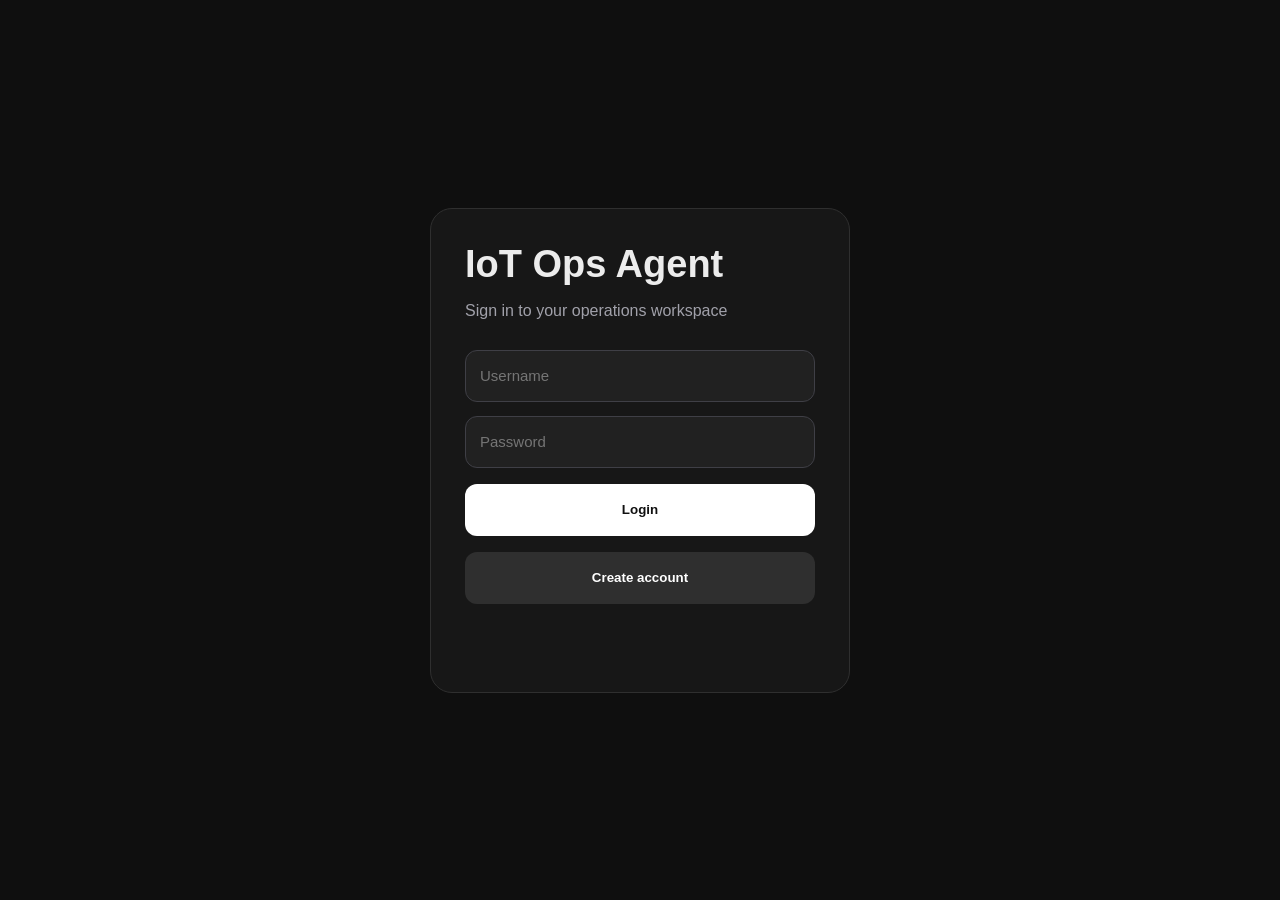
==== templates/login.html @ 21427fe4 "Add auth/login with user isolation" ====
<!DOCTYPE html>
<html lang="en">
<head>
    <meta charset="UTF-8">
    <title>Login | IoT Ops Agent</title>
    <link rel="stylesheet" href="/static/auth.css">
</head>

<body>
<div class="auth-container">
    <div class="auth-card">
        <h1>IoT Ops Agent</h1>
        <p>Sign in to your operations workspace</p>

        <input id="username" type="text" placeholder="Username">
        <input id="password" type="password" placeholder="Password">

        <button onclick="login()">Login</button>
        <button class="secondary" onclick="register()">Create account</button>

        <p id="authMessage"></p>
    </div>
</div>

<script src="/static/auth.js"></script>
</body>
</html>
---- static/auth.css ----
* {
    box-sizing: border-box;
}

body {
    margin: 0;
    font-family: Arial, Helvetica, sans-serif;
    background: #0f0f0f;
    color: #ececec;
}

.auth-container {
    height: 100vh;
    display: flex;
    align-items: center;
    justify-content: center;
}

.auth-card {
    width: 420px;
    background: #171717;
    border: 1px solid #2f2f2f;
    border-radius: 22px;
    padding: 34px;
}

.auth-card h1 {
    margin: 0;
    font-size: 38px;
}

.auth-card p {
    color: #a1a1aa;
}

.auth-card input {
    width: 100%;
    height: 52px;
    margin-top: 14px;
    padding: 0 14px;
    border-radius: 12px;
    border: 1px solid #3f3f46;
    background: #212121;
    color: #ececec;
    font-size: 15px;
}

.auth-card button {
    width: 100%;
    height: 52px;
    margin-top: 16px;
    border: none;
    border-radius: 12px;
    background: #ffffff;
    color: #111111;
    font-weight: bold;
    cursor: pointer;
}

.auth-card button.secondary {
    background: #2f2f2f;
    color: #ffffff;
}

#authMessage {
    min-height: 22px;
}
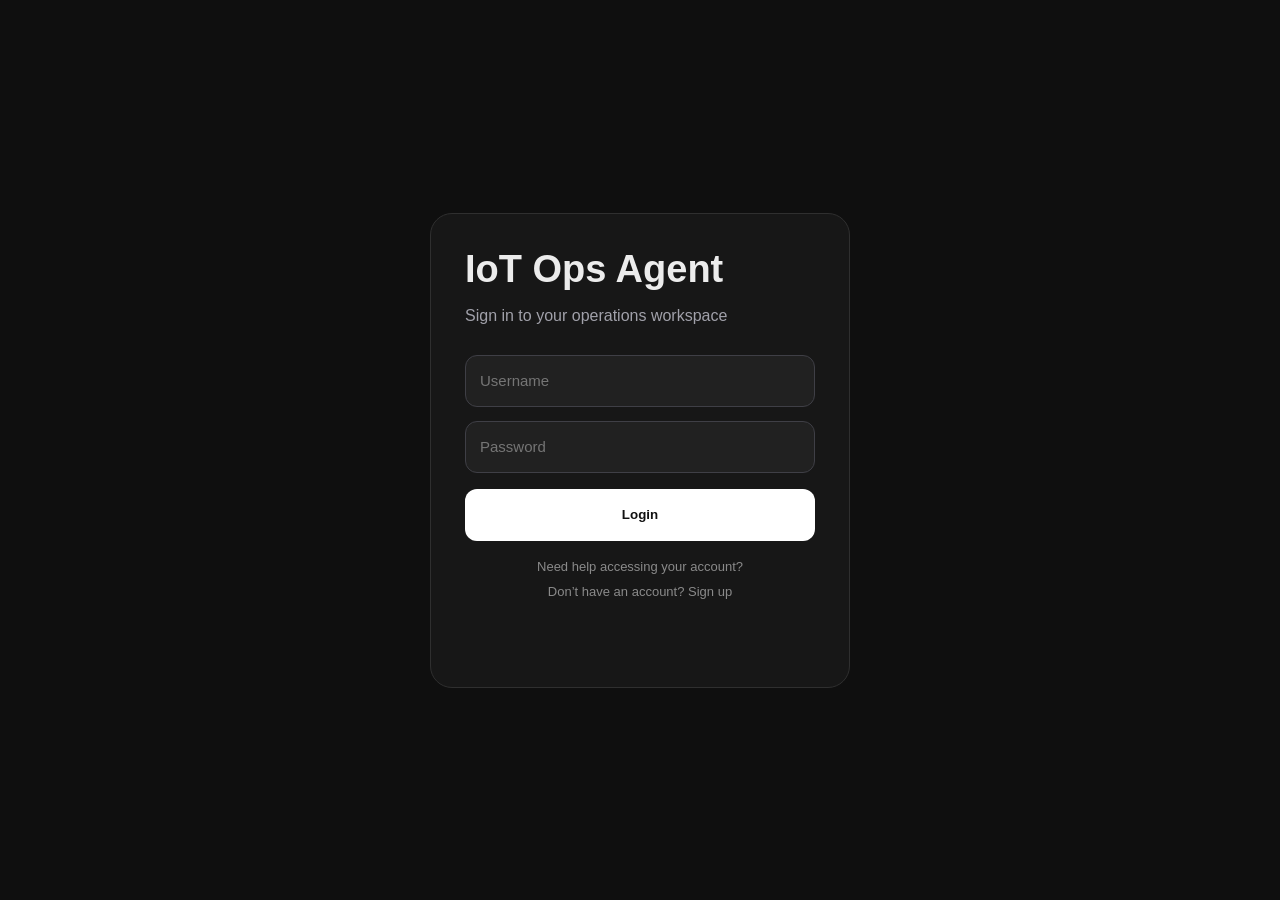
==== commit 768f73df: "Add access code when users create account" ====
--- a/templates/login.html
+++ b/templates/login.html
@@ -7,18 +7,50 @@
 </head>
 
 <body>
+
 <div class="auth-container">
     <div class="auth-card">
-        <h1>IoT Ops Agent</h1>
-        <p>Sign in to your operations workspace</p>
 
-        <input id="username" type="text" placeholder="Username">
-        <input id="password" type="password" placeholder="Password">
+        <div id="loginPanel" class="auth-panel">
+            <h1>IoT Ops Agent</h1>
+            <p>Sign in to your operations workspace</p>
 
-        <button onclick="login()">Login</button>
-        <button class="secondary" onclick="register()">Create account</button>
+            <input id="loginUsername" type="text" placeholder="Username">
+            <input id="loginPassword" type="password" placeholder="Password">
+
+            <button onclick="login()">Login</button>
+
+            <div class="auth-links">
+                <p onclick="showForgotPassword()">Need help accessing your account?</p>
+                <p onclick="showSignup()">Don’t have an account? Sign up</p>
+            </div>
+        </div>
+
+        <div id="signupPanel" class="auth-panel hidden">
+            <h1>Create account</h1>
+            <p>Enter the access code to create an account</p>
+
+            <input id="signupUsername" type="text" placeholder="Username">
+            <input id="signupPassword" type="password" placeholder="Password">
+            <input id="accessCode" type="password" placeholder="Access code">
+
+            <button onclick="register()">Create account</button>
+
+            <button
+                id="goLoginBtn"
+                class="secondary hidden"
+                onclick="showLogin()"
+            >
+                Continue to login
+            </button>
+
+            <div class="auth-links">
+                <p onclick="showLogin()">Already have an account? Log in</p>
+            </div>
+        </div>
 
         <p id="authMessage"></p>
+
     </div>
 </div>
 
--- a/static/auth.css
+++ b/static/auth.css
@@ -64,4 +64,38 @@
 
 #authMessage {
     min-height: 22px;
+}
+
+
+.auth-links {
+    margin-top: 18px;
+
+    display: flex;
+    flex-direction: column;
+    gap: 10px;
+
+    align-items: center;
+}
+
+.auth-links p {
+    margin: 0;
+
+    font-size: 13px;
+    color: #8a8a8a;
+
+    cursor: pointer;
+
+    transition: color 0.18s ease;
+}
+
+.auth-links p:hover {
+    color: #ffffff;
+}
+
+.hidden {
+    display: none !important;
+}
+
+.auth-panel {
+    width: 100%;
 }
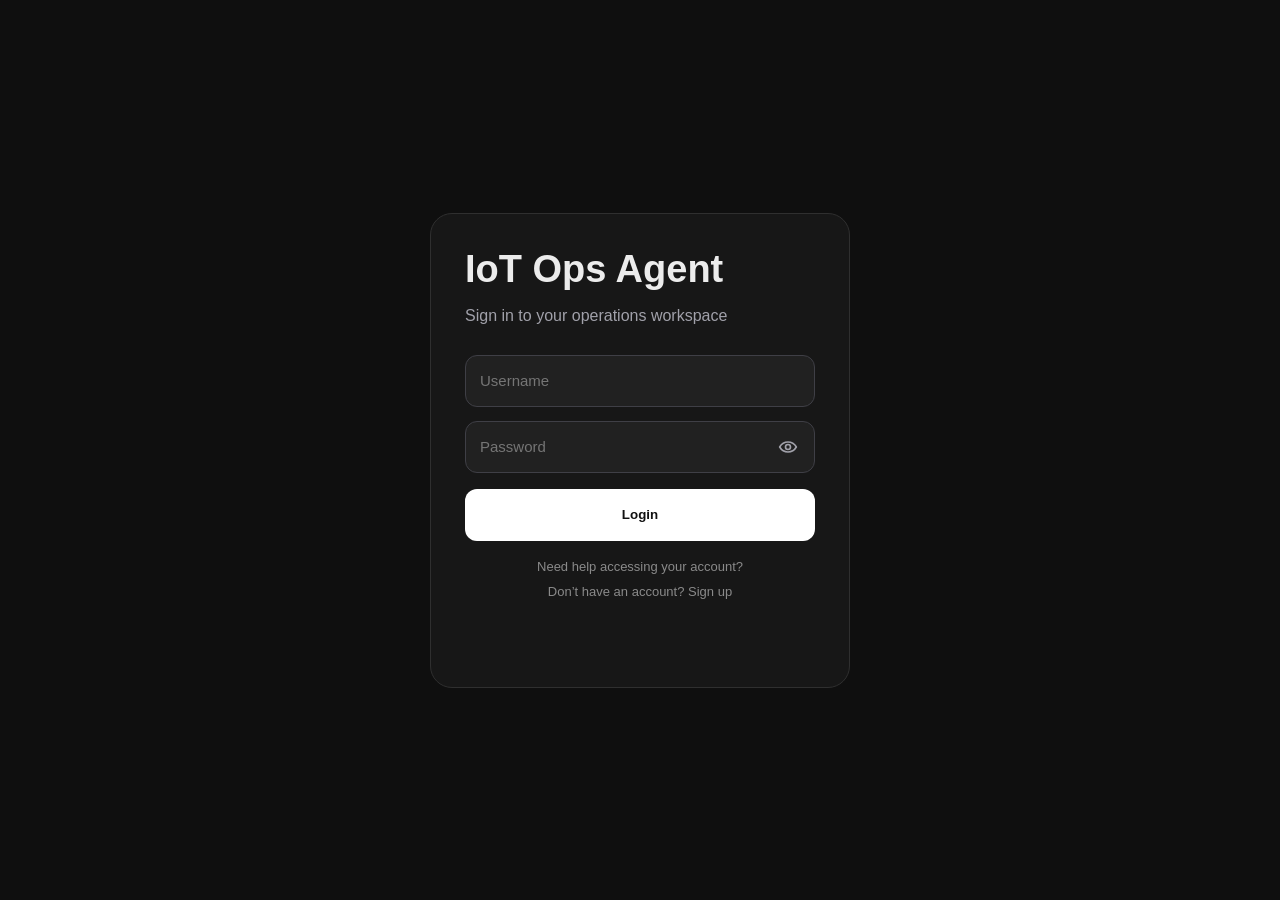
==== commit 9a21def1: "Update UI #17" ====
--- a/templates/login.html
+++ b/templates/login.html
@@ -15,8 +15,34 @@
             <h1>IoT Ops Agent</h1>
             <p>Sign in to your operations workspace</p>
 
-            <input id="loginUsername" type="text" placeholder="Username">
-            <input id="loginPassword" type="password" placeholder="Password">
+            <input
+                id="loginUsername"
+                type="text"
+                placeholder="Username"
+                autocomplete="off"
+                autocapitalize="none"
+                spellcheck="false"
+            >
+
+            <div class="password-field">
+                <input
+                    id="loginPassword"
+                    type="password"
+                    placeholder="Password"
+                    autocomplete="current-password"
+                >
+                <button
+                    class="password-toggle"
+                    type="button"
+                    aria-label="Show password"
+                    onclick="togglePasswordVisibility('loginPassword', this)"
+                >
+                    <svg viewBox="0 0 24 24">
+                        <path d="M2 12s3.5-6 10-6 10 6 10 6-3.5 6-10 6-10-6-10-6Z"></path>
+                        <circle cx="12" cy="12" r="3"></circle>
+                    </svg>
+                </button>
+            </div>
 
             <button onclick="login()">Login</button>
 
@@ -30,9 +56,54 @@
             <h1>Create account</h1>
             <p>Enter the access code to create an account</p>
 
-            <input id="signupUsername" type="text" placeholder="Username">
-            <input id="signupPassword" type="password" placeholder="Password">
-            <input id="accessCode" type="password" placeholder="Access code">
+            <input
+                id="signupUsername"
+                type="text"
+                placeholder="Username"
+                autocomplete="off"
+                autocapitalize="none"
+                spellcheck="false"
+            >
+
+            <div class="password-field">
+                <input
+                    id="signupPassword"
+                    type="password"
+                    placeholder="Password"
+                    autocomplete="new-password"
+                >
+                <button
+                    class="password-toggle"
+                    type="button"
+                    aria-label="Show password"
+                    onclick="togglePasswordVisibility('signupPassword', this)"
+                >
+                    <svg viewBox="0 0 24 24">
+                        <path d="M2 12s3.5-6 10-6 10 6 10 6-3.5 6-10 6-10-6-10-6Z"></path>
+                        <circle cx="12" cy="12" r="3"></circle>
+                    </svg>
+                </button>
+            </div>
+
+            <div class="password-field">
+                <input
+                    id="accessCode"
+                    type="password"
+                    placeholder="Access code"
+                    autocomplete="new-password"
+                >
+                <button
+                    class="password-toggle"
+                    type="button"
+                    aria-label="Show access code"
+                    onclick="togglePasswordVisibility('accessCode', this)"
+                >
+                    <svg viewBox="0 0 24 24">
+                        <path d="M2 12s3.5-6 10-6 10 6 10 6-3.5 6-10 6-10-6-10-6Z"></path>
+                        <circle cx="12" cy="12" r="3"></circle>
+                    </svg>
+                </button>
+            </div>
 
             <button onclick="register()">Create account</button>
 
@@ -56,4 +127,4 @@
 
 <script src="/static/auth.js"></script>
 </body>
-</html>+</html>
--- a/static/auth.css
+++ b/static/auth.css
@@ -43,6 +43,74 @@
     background: #212121;
     color: #ececec;
     font-size: 15px;
+    font-family: Arial, Helvetica, sans-serif;
+}
+
+.auth-card input:hover,
+.auth-card input:focus {
+    outline: none;
+    border-color: #3f3f46;
+    background: #212121;
+    color: #ececec;
+}
+
+.auth-card input:-webkit-autofill,
+.auth-card input:-webkit-autofill:hover,
+.auth-card input:-webkit-autofill:focus,
+.auth-card input:-webkit-autofill:active {
+    -webkit-text-fill-color: #ececec;
+    color: #ececec;
+    caret-color: #ececec;
+    border-color: #3f3f46;
+    box-shadow: 0 0 0 1000px #212121 inset;
+    transition: background-color 9999s ease-in-out 0s;
+}
+
+.auth-card input:-webkit-autofill::first-line {
+    color: #ececec;
+    font-family: Arial, Helvetica, sans-serif;
+    font-size: 15px;
+}
+
+.password-field {
+    position: relative;
+}
+
+.password-field input {
+    padding-right: 52px;
+}
+
+.auth-card .password-toggle {
+    position: absolute;
+    right: 8px;
+    top: 14px;
+
+    width: 38px;
+    height: 52px;
+    margin-top: 0;
+    padding: 0;
+
+    display: grid;
+    place-items: center;
+
+    background: transparent;
+    color: #a1a1aa;
+    border-radius: 10px;
+}
+
+.auth-card .password-toggle:hover {
+    background: #2f2f2f;
+    color: #ffffff;
+}
+
+.password-toggle svg {
+    width: 20px;
+    height: 20px;
+    stroke: currentColor;
+    stroke-width: 2;
+    fill: none;
+    stroke-linecap: round;
+    stroke-linejoin: round;
 }
 
 .auth-card button {
@@ -98,4 +166,4 @@
 
 .auth-panel {
     width: 100%;
-}+}
